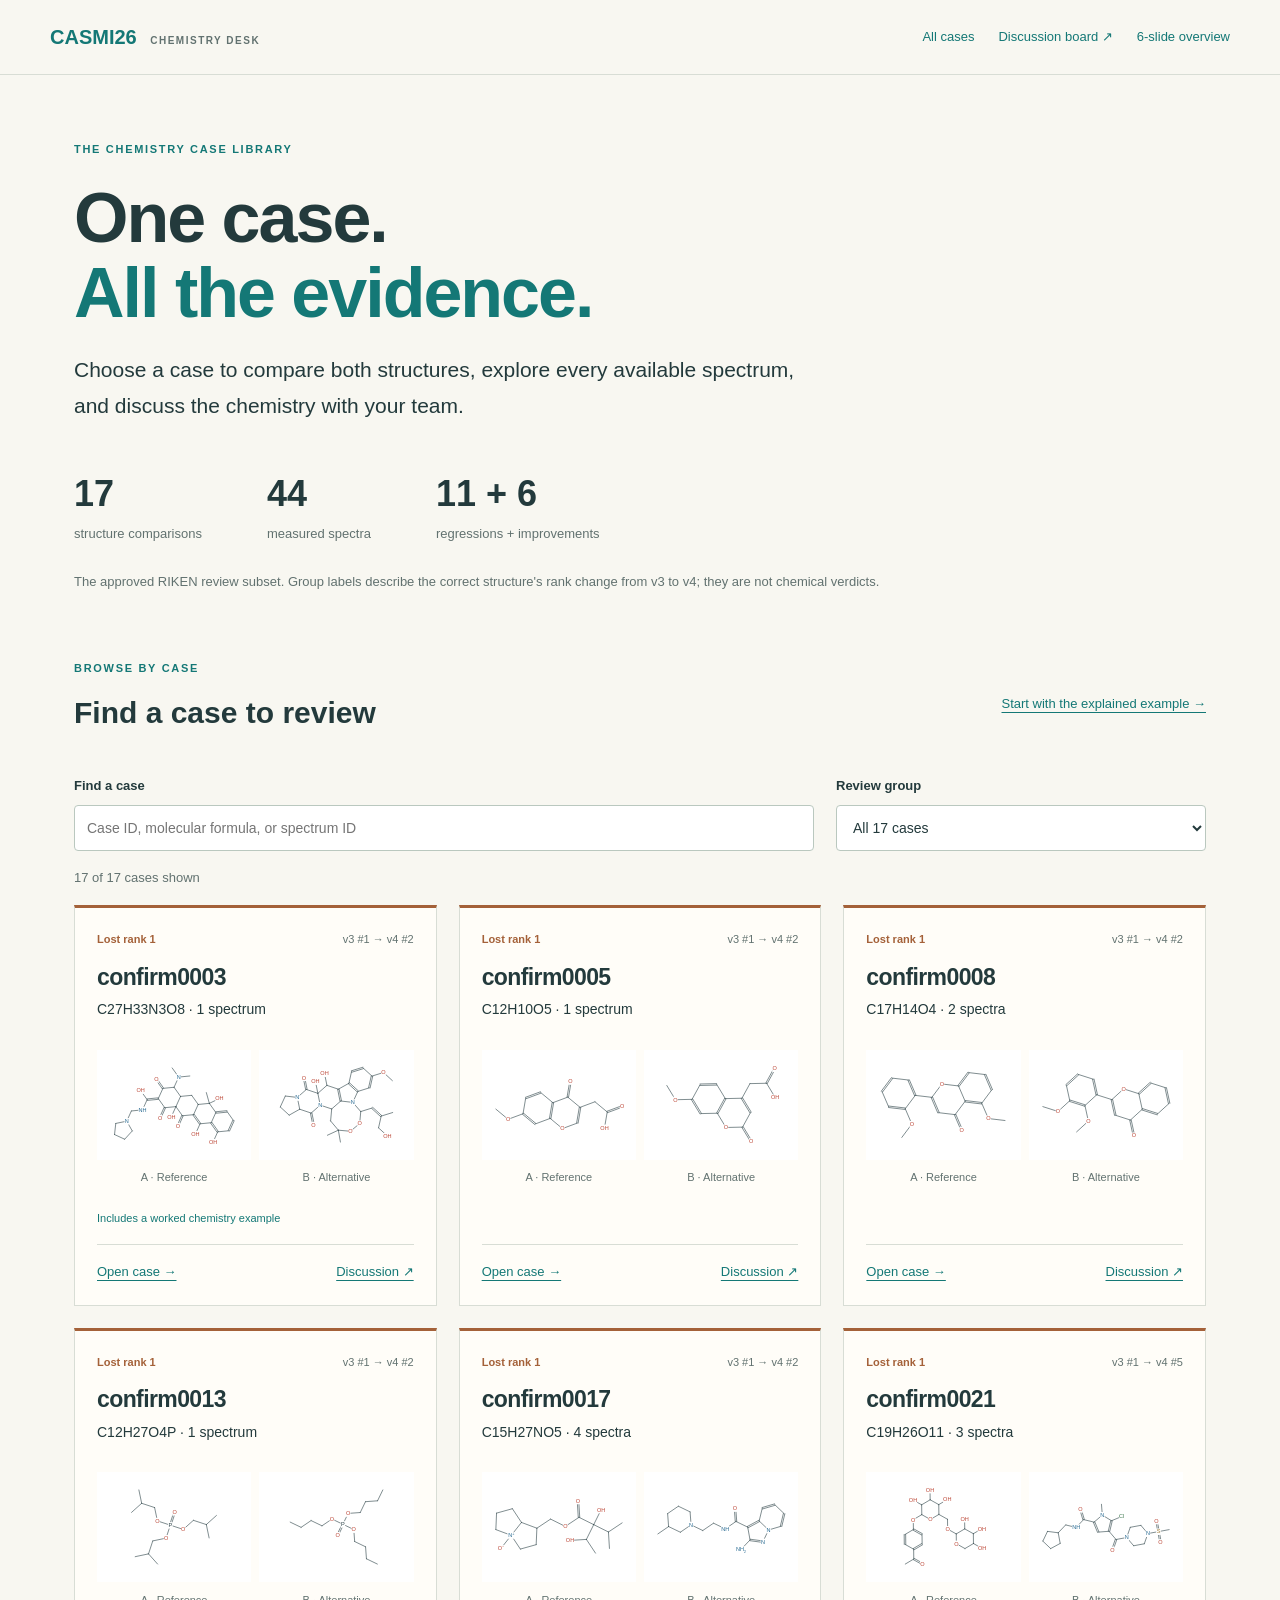
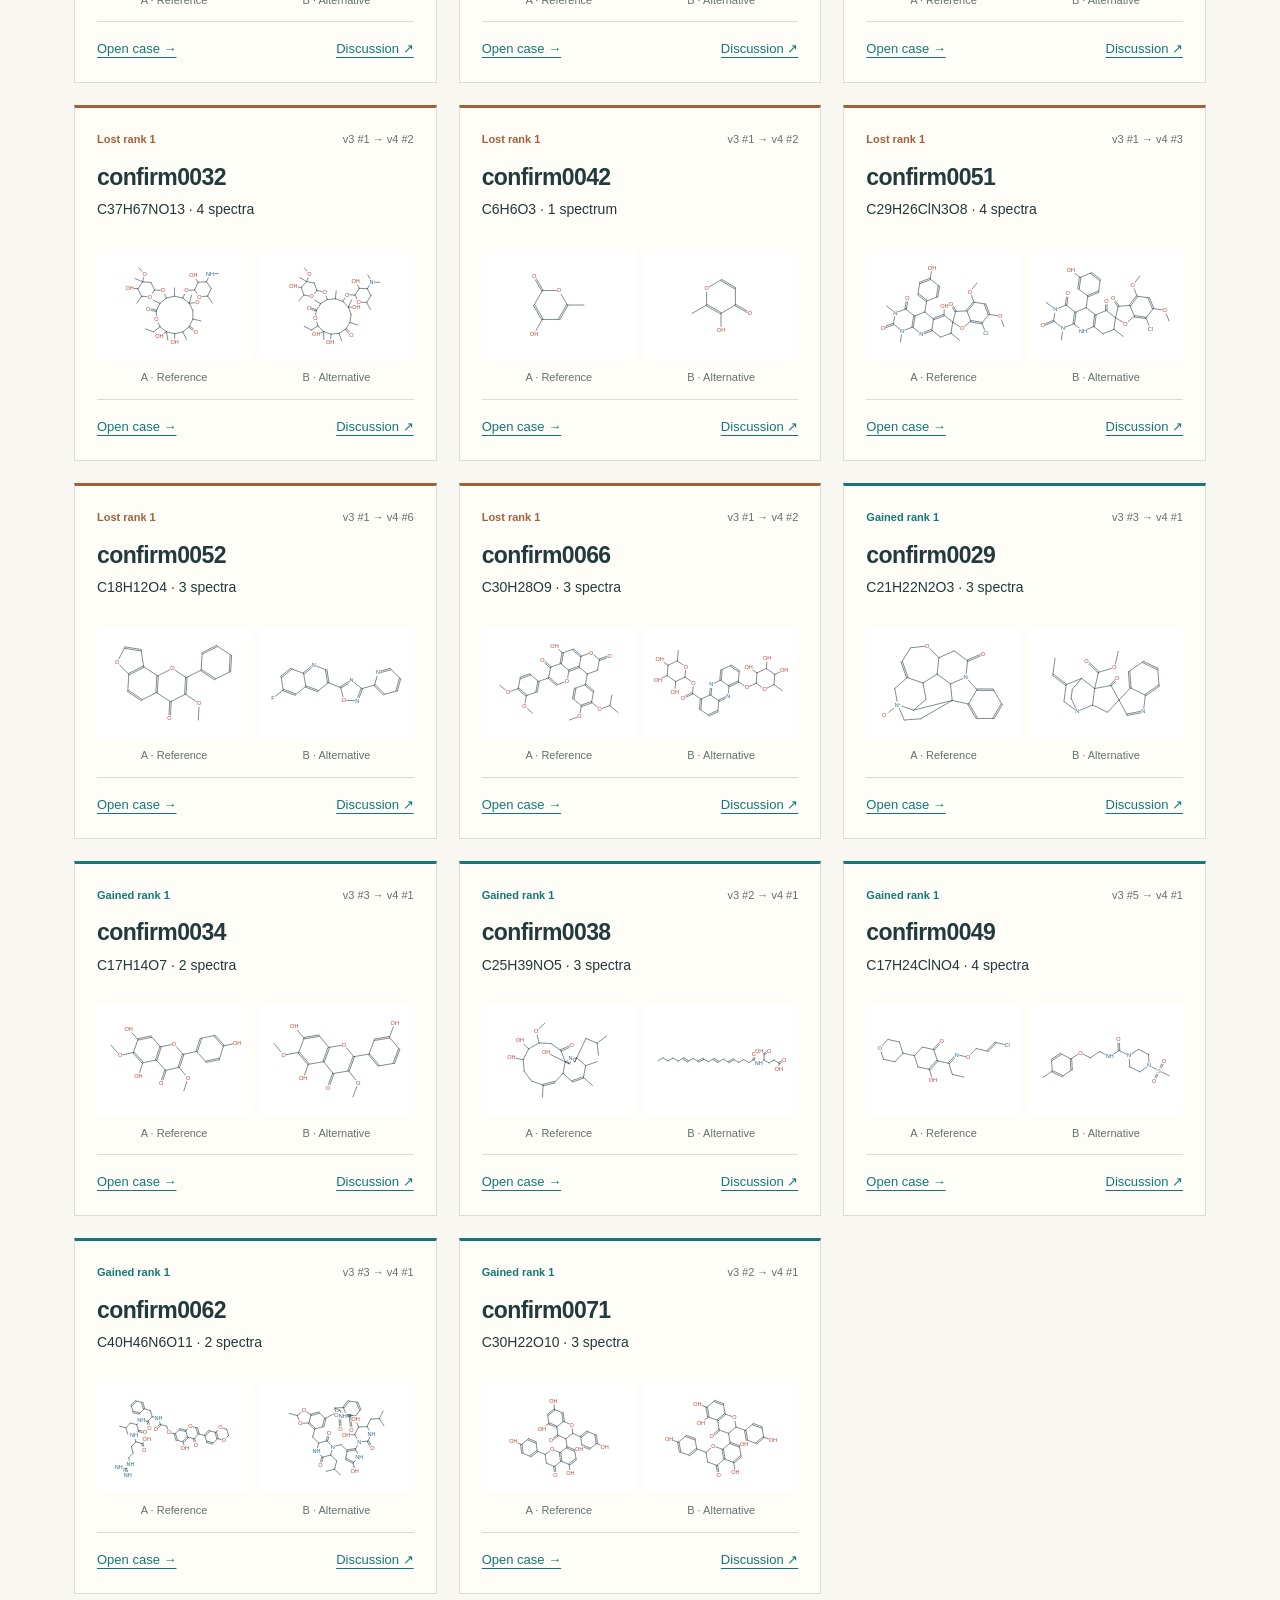
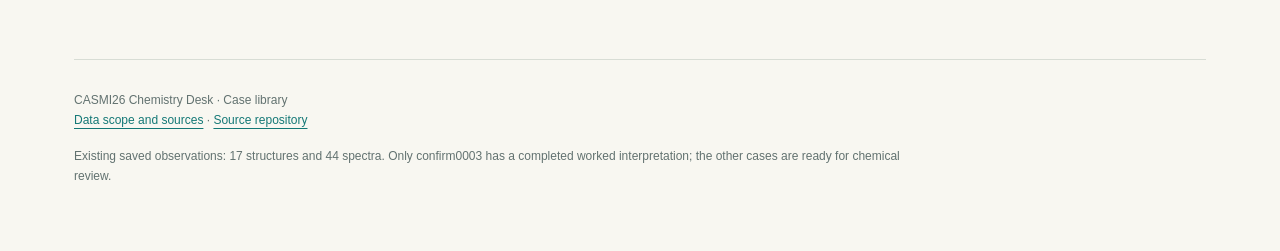
==== cases.html @ feb1877d "Organize all 17 chemistry cases with structures, spectra, and case-specific discussions" ====
<!doctype html>
<html lang="en"><head><meta charset="utf-8"><meta name="viewport" content="width=device-width,initial-scale=1"><title>Case library · CASMI26 Chemistry Desk</title><meta name="description" content="Browse all 17 CASMI26 chemistry review cases, compare structures and 44 measured spectra, and join each case discussion."><link rel="stylesheet" href="cases.css"><script defer src="cases.js"></script></head>
<body><header><a class="brand" href="cases.html">CASMI26 <span>CHEMISTRY DESK</span></a><nav aria-label="Main navigation"><a href="cases.html#library">All cases</a><a href="https://casmi26-chemistry-desk.jinseobae.chatgpt.site/#questions">Discussion board ↗</a><a href="presentation.html">6-slide overview</a></nav></header>
<main><section class="hero"><p class="eyebrow">THE CHEMISTRY CASE LIBRARY</p><h1>One case.<br><em>All the evidence.</em></h1><p class="lead">Choose a case to compare both structures, explore every available spectrum, and discuss the chemistry with your team.</p><div class="totals" aria-label="Available data"><div><strong>17</strong><span>structure comparisons</span></div><div><strong>44</strong><span>measured spectra</span></div><div><strong>11 + 6</strong><span>regressions + improvements</span></div></div><p class="small">The approved RIKEN review subset. Group labels describe the correct structure's rank change from v3 to v4; they are not chemical verdicts.</p></section>
<p id="loadError" role="alert" hidden></p>
<section id="library" aria-labelledby="libraryTitle"><div class="section-heading"><div><p class="eyebrow">BROWSE BY CASE</p><h2 id="libraryTitle">Find a case to review</h2></div><a href="guide.html#worked-example">Start with the explained example →</a></div><div class="filter-row"><label>Find a case<input id="caseSearch" type="search" placeholder="Case ID, molecular formula, or spectrum ID"></label><label>Review group<select id="groupFilter"><option value="all">All 17 cases</option><option value="loss">Lost rank 1 · 11 cases</option><option value="gain">Gained rank 1 · 6 cases</option></select></label></div><p id="resultCount" class="small" role="status">Loading cases…</p><div id="caseGrid" class="case-grid"></div><p id="noCases" class="empty" hidden>No cases match. Try a case ID or choose All 17 cases.</p></section>
<section id="case-detail" hidden aria-labelledby="caseTitle"><div class="case-nav"><a href="cases.html#library">← All cases</a><label>Go to case<select id="caseJump"></select></label><div><a id="previousCase">← Previous</a><a id="nextCase">Next →</a></div></div><div class="case-heading"><div><p id="groupLabel" class="eyebrow"></p><h2 id="caseTitle" tabindex="-1"></h2><p id="caseSummary"></p></div><div class="rank-context"><span>Correct structure · v3 → v4</span><strong id="rankChange"></strong></div></div><nav class="case-tabs" aria-label="Case sections"><a href="#structures">Structures</a><a href="#spectra">Spectra</a><a href="#review">Chemistry questions</a><a id="caseDiscussion">Case discussion ↗</a></nav>
<div id="structures" class="detail-block"><p class="eyebrow">01 / COMPARE THE STRUCTURES</p><h3>Same ingredients, different connections?</h3><p id="formulaSummary"></p><div id="structurePair" class="structure-pair"></div><p class="small">A is the recorded reference structure. B is the competing structure in this comparison. Drawings and descriptors come from the saved RDKit analysis; this evaluation does not establish stereochemistry.</p></div>
<div id="spectra" class="detail-block"><div class="section-heading"><div><p class="eyebrow">02 / READ THE MEASUREMENT</p><h3>Every available spectrum</h3></div><label>Measured spectrum<select id="spectrumSelect"></select></label></div><div id="spectrumMeta" class="meta-chips"></div><div id="spectrumChart" class="spectrum-chart"></div><p class="small">Peak positions and intensities are observations. A peak does not directly identify a fragment structure. The largest signal in each spectrum is scaled to 100.</p><div class="table-scroll"><table><caption>Ten strongest peaks in the selected spectrum</caption><thead><tr><th scope="col">m/z</th><th scope="col">Relative intensity</th><th scope="col">Precursor − peak (Da)</th></tr></thead><tbody id="peakRows"></tbody></table></div><p class="small">A difference may suggest a neutral loss when both ions have charge +1. It does not identify the lost composition or prove a fragmentation pathway. Values retain the precision in the supplied data.</p></div>
<div id="review" class="detail-block review-block"><p class="eyebrow">03 / QUESTIONS FOR A CHEMIST</p><h3>What would distinguish A from B?</h3><p id="reviewScope"></p><ol id="reviewQuestions"></ol><p class="small">Please give the chemical reasoning, plausible alternatives, and confidence. A sketch or literature reference is welcome. These are review prompts, not confirmed fragment assignments.</p><div id="workedExampleLink" hidden><a href="guide.html?case=confirm0003#worked-example">Read the worked chemistry example →</a></div><div class="actions"><a id="askCase" class="primary">Ask about this case ↗</a><a id="readCase" class="secondary">Read this case's discussions ↗</a><a id="notesCase">Open private case notes →</a></div><p class="small">The discussion board is shared. Guide notes stay in your browser until you export them.</p></div>
</section><footer>CASMI26 Chemistry Desk · Case library<br><a href="guide.html#sources">Data scope and sources</a> · <a href="https://github.com/ys06146/casmi26-chemistry-board">Source repository</a><p>Existing saved observations: 17 structures and 44 spectra. Only confirm0003 has a completed worked interpretation; the other cases are ready for chemical review.</p></footer></main></body></html>
---- cases.css ----
:root{--paper:#f8f7f1;--ink:#233a3c;--teal:#147876;--muted:#627270;--line:#d8ddd5;--soft:#e5efea;--warm:#a46139}*{box-sizing:border-box}[hidden]{display:none!important}html{scroll-behavior:smooth;scroll-padding-top:115px}body{margin:0;background:var(--paper);color:var(--ink);font:16px/1.7 Arial,Helvetica,sans-serif}a{color:var(--teal);text-underline-offset:4px}header{position:sticky;top:0;z-index:10;background:rgba(248,247,241,.98);border-bottom:1px solid var(--line);display:flex;justify-content:space-between;align-items:center;gap:24px;padding:20px max(24px,calc((100vw - 1180px)/2))}.brand{font-weight:900;text-decoration:none;font-size:20px;white-space:nowrap}.brand span{font-size:10px;letter-spacing:1.5px;color:var(--muted);margin-left:8px}nav{display:flex;gap:24px;flex-wrap:wrap}header nav{font-size:13px}header nav a{text-decoration:none}main{max-width:1180px;margin:auto;padding:0 24px}section{margin:65px 0}.eyebrow{font-size:11px;font-weight:700;letter-spacing:1.7px;color:var(--teal)}h1{font-size:clamp(40px,5.5vw,70px);letter-spacing:-2px;line-height:1.07;margin:22px 0}h1 em{font-style:normal;color:var(--teal)}.hero{max-width:960px}.lead{font-size:21px;max-width:760px}.totals{display:flex;gap:65px;padding:25px 0;margin-top:20px}.totals strong{display:block;font-size:36px;line-height:1.4}.totals span{font-size:13px;color:var(--muted)}h2{font-size:30px;line-height:1.3;margin:8px 0 18px}h3{font-size:24px;line-height:1.4;margin:8px 0 14px}p{margin:0 0 16px}.small{color:var(--muted);font-size:13px;max-width:960px}.section-heading{display:flex;align-items:center;justify-content:space-between;gap:25px}.section-heading>a{font-size:13px}.filter-row{display:grid;grid-template-columns:2fr 1fr;gap:22px;margin:25px 0 16px}label{display:grid;gap:8px;font-size:13px;font-weight:700}input,select{width:100%;min-width:0;padding:12px;border:1px solid #bac8bf;background:white;border-radius:4px;color:var(--ink);font:14px Arial,sans-serif;min-height:46px}a:focus-visible,button:focus-visible,input:focus-visible,select:focus-visible{outline:3px solid #d1aa5f;outline-offset:4px}.case-grid{display:grid;grid-template-columns:repeat(3,minmax(0,1fr));gap:22px}.case-card{border:1px solid var(--line);border-top:3px solid var(--teal);background:#fffdf8;padding:22px;display:flex;flex-direction:column}.case-card.loss{border-top-color:var(--warm)}.card-meta{display:flex;justify-content:space-between;align-items:center;gap:8px;font-size:11px;color:var(--muted)}.group-tag{color:var(--teal);font-weight:bold}.loss .group-tag{color:var(--warm)}.case-card h3{font-size:23px;letter-spacing:-.6px;margin:12px 0 5px}.case-card h3 a{text-decoration:none;color:var(--ink)}.card-formula{font-size:14px}.card-drawings{display:grid;grid-template-columns:1fr 1fr;gap:8px;margin:12px 0}.card-drawings img{width:100%;height:110px;object-fit:contain;background:white}.card-drawings span{display:block;font-size:11px;color:var(--muted);text-align:center}.card-bottom{display:flex;gap:16px;justify-content:space-between;align-items:center;margin-top:auto;padding-top:16px;font-size:13px;border-top:1px solid var(--line)}.example-tag{font-size:11px;color:var(--teal);margin-top:10px}.empty{padding:30px;background:var(--soft)}.case-nav{display:flex;align-items:center;justify-content:space-between;gap:20px;border-top:2px solid var(--ink);padding-top:25px;margin-bottom:35px}.case-nav label{max-width:280px;flex:1}.case-nav>div{display:flex;gap:20px}.case-nav a{font-size:13px}.case-nav a[aria-disabled=true]{pointer-events:none;opacity:.4}.case-heading{display:flex;justify-content:space-between;align-items:center;gap:25px}.case-heading h2{font-size:44px;letter-spacing:-1px}.rank-context{text-align:right;flex-shrink:0}.rank-context span{display:block;color:var(--muted);font-size:12px}.rank-context strong{display:block;font-size:32px}.case-tabs{border-block:1px solid var(--line);padding:18px 0;font-size:14px;margin:22px 0 40px}.detail-block{margin:45px 0;scroll-margin-top:115px}.structure-pair{display:grid;grid-template-columns:1fr 1fr;gap:25px;margin:25px 0}.structure-card{padding:25px;border:1px solid var(--line);background:white;min-width:0}.structure-card h4{font-size:18px;margin:0 0 8px}.structure-card img{display:block;width:100%;height:320px;object-fit:contain}.structure-card dl{display:grid;grid-template-columns:auto 1fr;gap:5px 15px;font-size:13px}.structure-card dt{color:var(--muted)}.structure-card dd{margin:0;text-align:right}.structure-card summary{font-size:13px;cursor:pointer;color:var(--teal)}.structure-card code{display:block;margin-top:12px;overflow-wrap:anywhere;font-size:12px}.meta-chips{display:flex;gap:8px;flex-wrap:wrap;margin:20px 0}.meta-chips span{background:var(--soft);padding:5px 10px;font-size:12px}.spectrum-chart{background:white;border:1px solid var(--line);padding:18px}.spectrum-chart svg{display:block;width:100%;height:auto}.table-scroll{overflow:auto}table{border-collapse:collapse;width:100%;font-size:14px;font-variant-numeric:tabular-nums}caption{text-align:left;font-size:14px;font-weight:700;padding:18px 0 10px}th,td{text-align:left;padding:10px 14px;border-bottom:1px solid var(--line)}th{background:var(--soft);font-size:12px}#spectra>.small{margin-top:14px}.review-block{background:#eaf0e9;border-left:4px solid var(--teal);padding:30px}.review-block li{padding:8px 0 12px;max-width:920px}.review-block li::marker{color:var(--teal);font-weight:bold}.actions{display:flex;align-items:center;gap:15px;flex-wrap:wrap;margin:25px 0 15px}.primary,.secondary{display:inline-block;text-decoration:none;border:1px solid var(--teal);border-radius:4px;padding:11px 15px;font-size:14px}.primary{background:var(--teal);color:white}.secondary{background:white}.actions>a:not(.primary):not(.secondary){font-size:13px}#loadError{border-left:3px solid #a23d33;padding:20px;background:#faebe4}footer{border-top:1px solid var(--line);padding:30px 0 50px;font-size:12px;color:var(--muted)}footer p{margin:15px 0;max-width:850px}@media(max-width:950px){.case-grid{grid-template-columns:repeat(2,minmax(0,1fr))}header{align-items:flex-start}.brand span{display:block;margin:0}header nav{gap:10px 18px}}@media(max-width:650px){html{scroll-padding-top:140px}header{padding:14px 18px;display:block}header nav{margin-top:12px;font-size:12px}.brand span{display:inline;margin-left:8px}main{padding:0 18px}section{margin:42px 0}.lead{font-size:18px}.totals{gap:25px;justify-content:space-between}.totals strong{font-size:29px}.totals span{font-size:11px}.case-grid,.structure-pair,.filter-row{grid-template-columns:1fr}.section-heading,.case-heading{display:block}.section-heading label{margin-top:18px}.case-nav{flex-wrap:wrap}.case-nav label{max-width:none;flex-basis:50%}.case-heading h2{font-size:36px}.rank-context{text-align:left;margin:20px 0}.rank-context strong{font-size:25px}.case-tabs{gap:10px 20px}.structure-card{padding:18px}.structure-card img{height:260px}.card-drawings img{height:135px}.review-block{padding:22px 18px}.review-block ol{padding-left:22px}.detail-block{scroll-margin-top:145px}h2{font-size:27px}h3{font-size:22px}th,td{padding:9px;font-size:12px}.spectrum-chart{padding:8px}.actions{align-items:stretch;flex-direction:column}.primary,.secondary{text-align:center}}@media(prefers-reduced-motion:reduce){html{scroll-behavior:auto}}
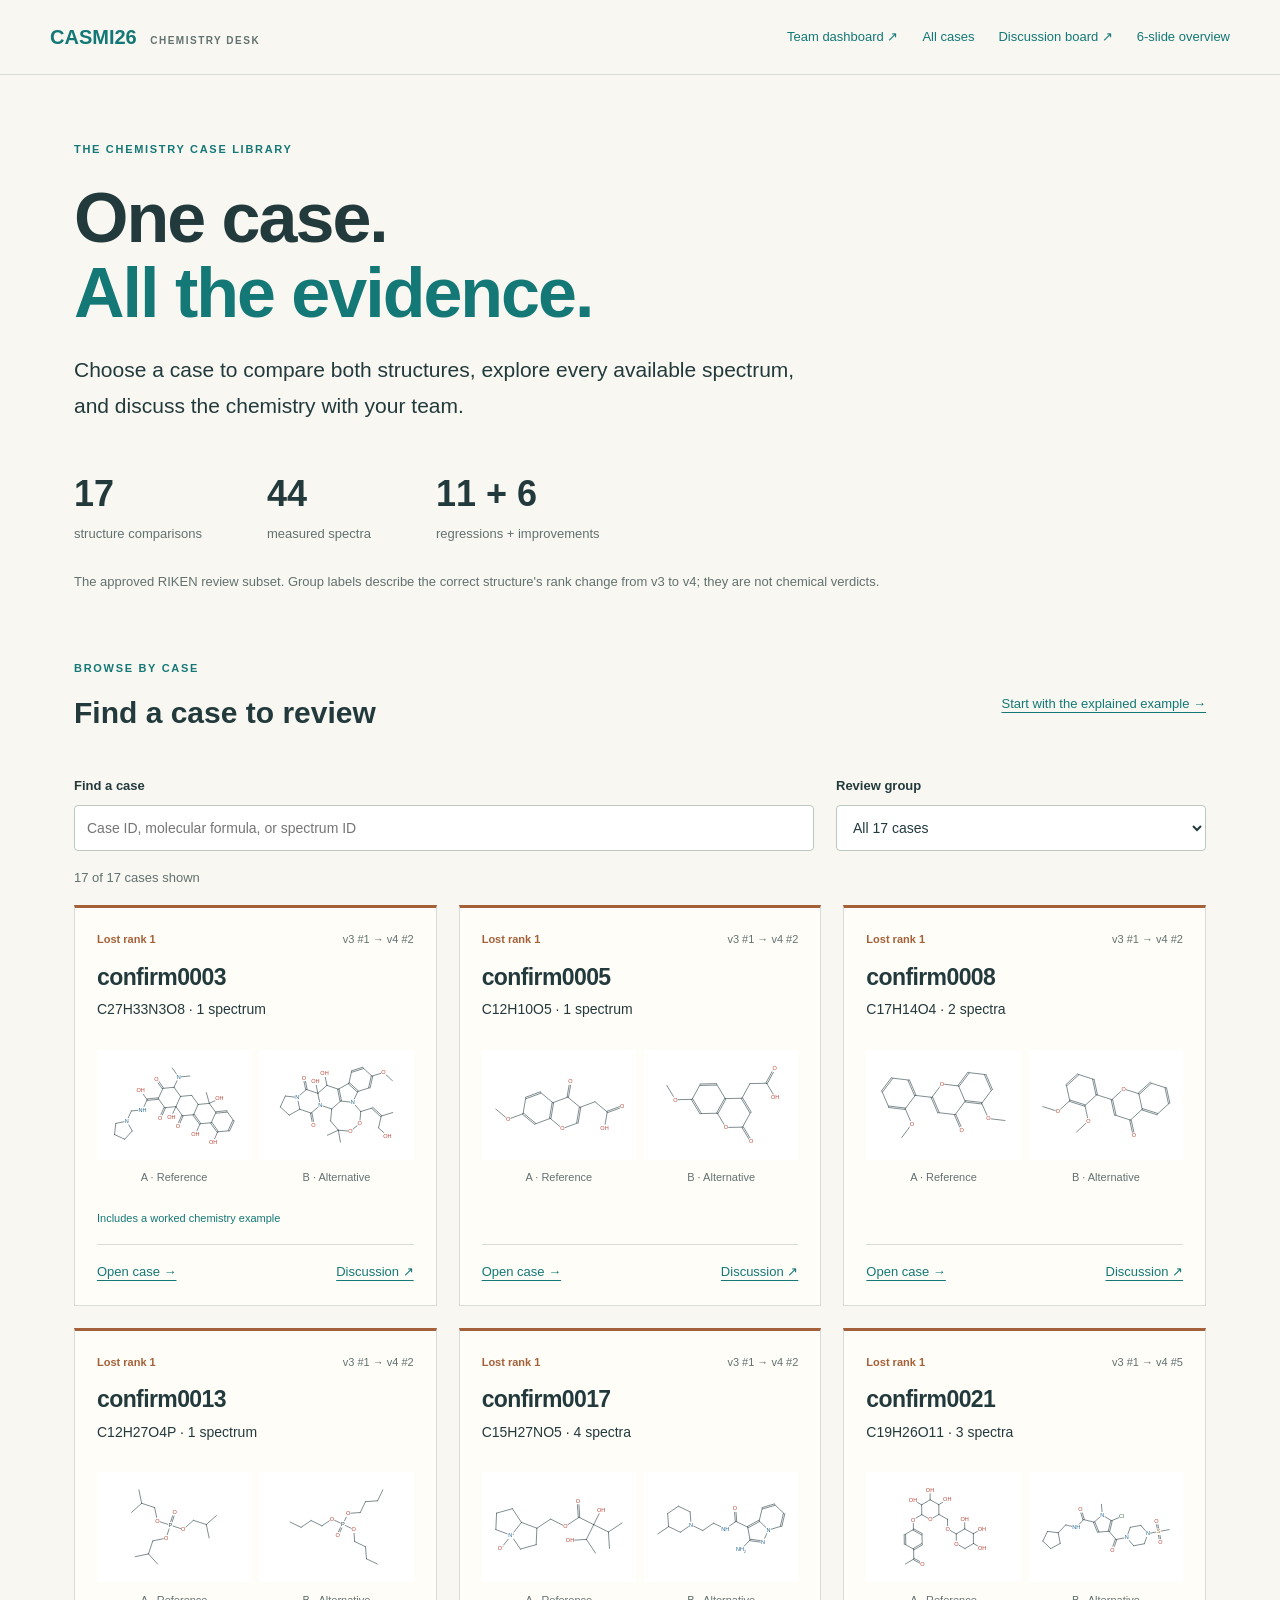
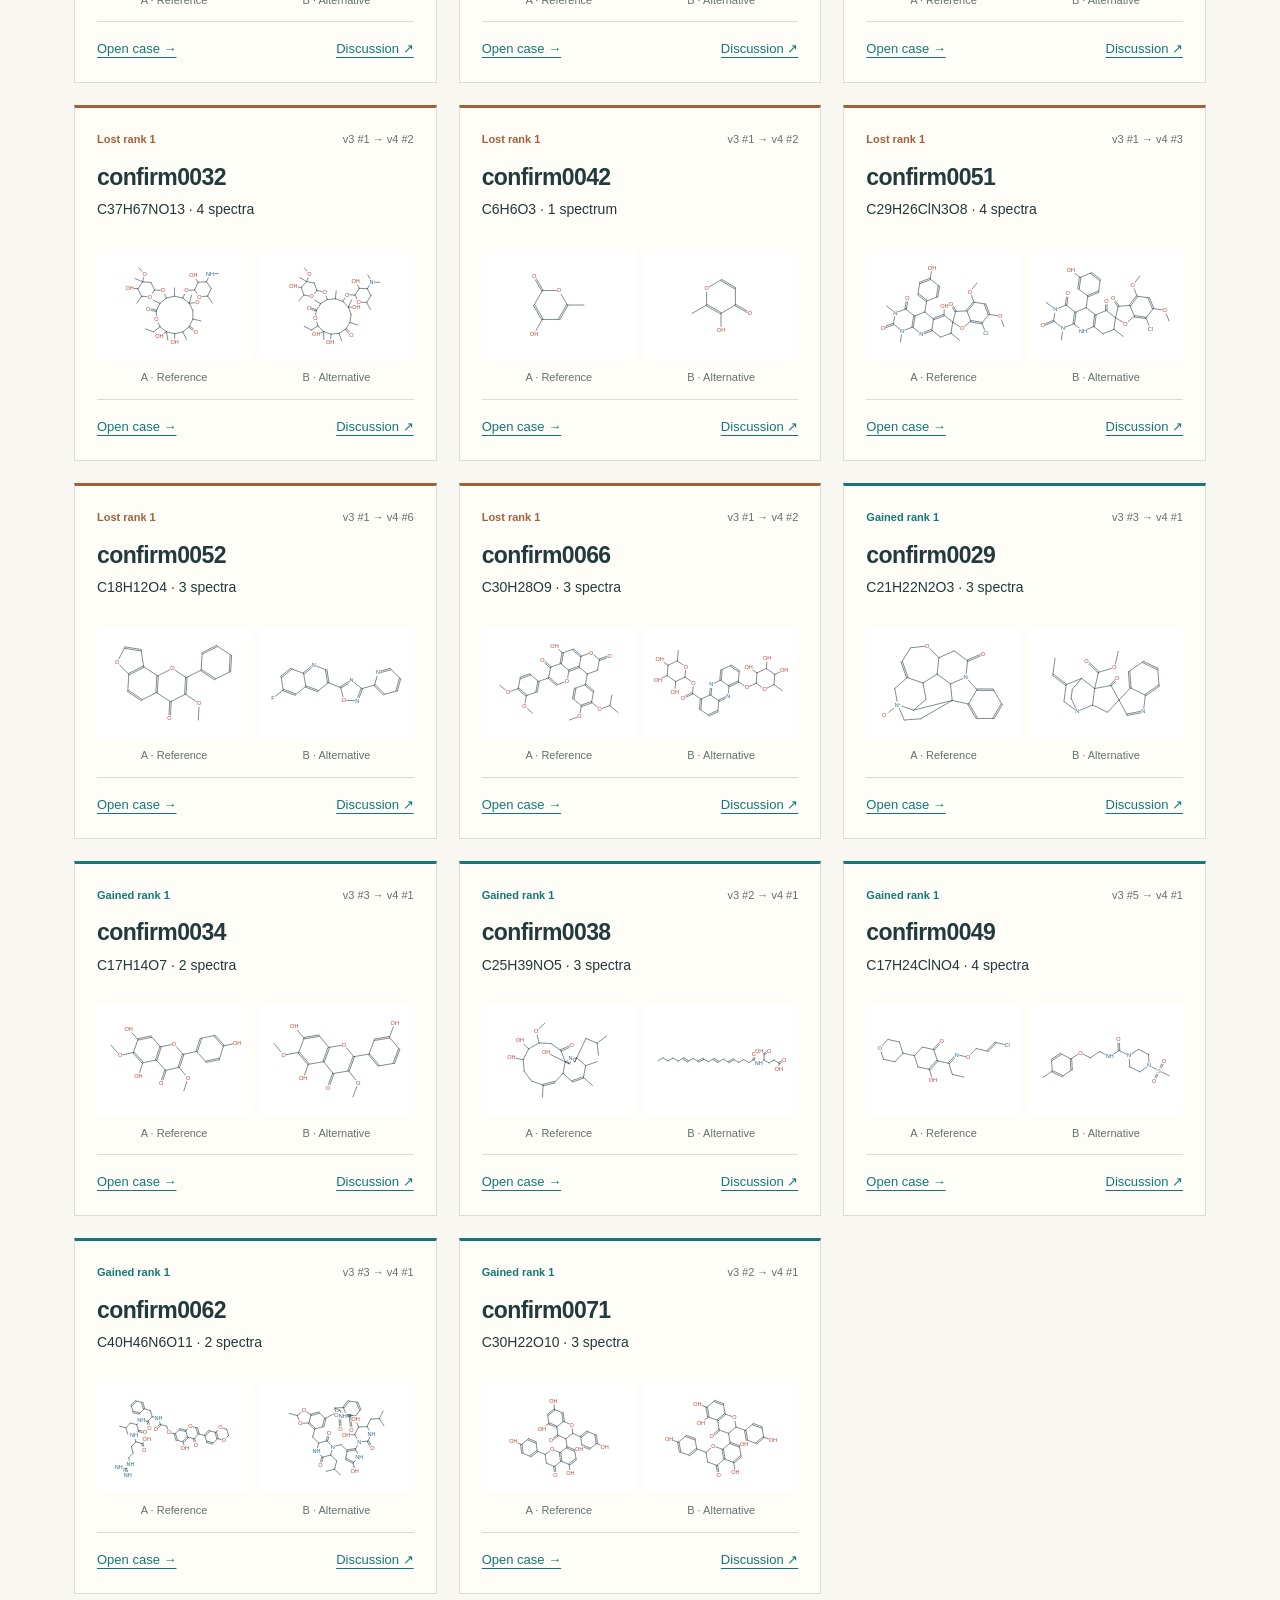
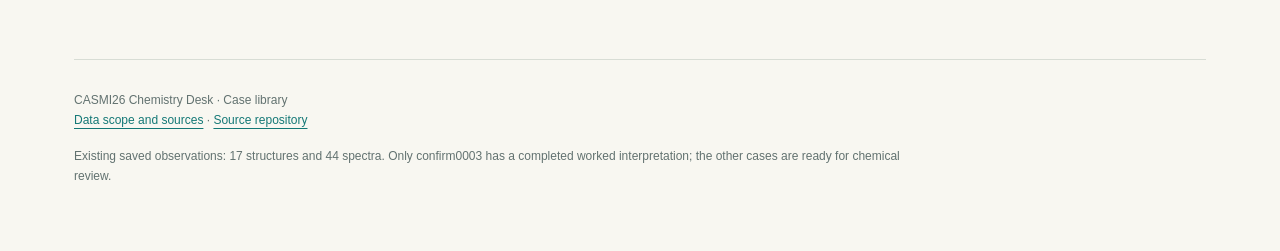
==== commit 77d557d9: "Add English team dashboard with shared assignments, progress and experiment records" ====
--- a/cases.html
+++ b/cases.html
@@ -1,6 +1,6 @@
 <!doctype html>
 <html lang="en"><head><meta charset="utf-8"><meta name="viewport" content="width=device-width,initial-scale=1"><title>Case library · CASMI26 Chemistry Desk</title><meta name="description" content="Browse all 17 CASMI26 chemistry review cases, compare structures and 44 measured spectra, and join each case discussion."><link rel="stylesheet" href="cases.css"><script defer src="cases.js"></script></head>
-<body><header><a class="brand" href="cases.html">CASMI26 <span>CHEMISTRY DESK</span></a><nav aria-label="Main navigation"><a href="cases.html#library">All cases</a><a href="https://casmi26-chemistry-desk.jinseobae.chatgpt.site/#questions">Discussion board ↗</a><a href="presentation.html">6-slide overview</a></nav></header>
+<body><header><a class="brand" href="cases.html">CASMI26 <span>CHEMISTRY DESK</span></a><nav aria-label="Main navigation"><a href="https://casmi26-chemistry-desk.jinseobae.chatgpt.site/">Team dashboard ↗</a><a href="cases.html#library">All cases</a><a href="https://casmi26-chemistry-desk.jinseobae.chatgpt.site/discussion#questions">Discussion board ↗</a><a href="presentation.html">6-slide overview</a></nav></header>
 <main><section class="hero"><p class="eyebrow">THE CHEMISTRY CASE LIBRARY</p><h1>One case.<br><em>All the evidence.</em></h1><p class="lead">Choose a case to compare both structures, explore every available spectrum, and discuss the chemistry with your team.</p><div class="totals" aria-label="Available data"><div><strong>17</strong><span>structure comparisons</span></div><div><strong>44</strong><span>measured spectra</span></div><div><strong>11 + 6</strong><span>regressions + improvements</span></div></div><p class="small">The approved RIKEN review subset. Group labels describe the correct structure's rank change from v3 to v4; they are not chemical verdicts.</p></section>
 <p id="loadError" role="alert" hidden></p>
 <section id="library" aria-labelledby="libraryTitle"><div class="section-heading"><div><p class="eyebrow">BROWSE BY CASE</p><h2 id="libraryTitle">Find a case to review</h2></div><a href="guide.html#worked-example">Start with the explained example →</a></div><div class="filter-row"><label>Find a case<input id="caseSearch" type="search" placeholder="Case ID, molecular formula, or spectrum ID"></label><label>Review group<select id="groupFilter"><option value="all">All 17 cases</option><option value="loss">Lost rank 1 · 11 cases</option><option value="gain">Gained rank 1 · 6 cases</option></select></label></div><p id="resultCount" class="small" role="status">Loading cases…</p><div id="caseGrid" class="case-grid"></div><p id="noCases" class="empty" hidden>No cases match. Try a case ID or choose All 17 cases.</p></section>
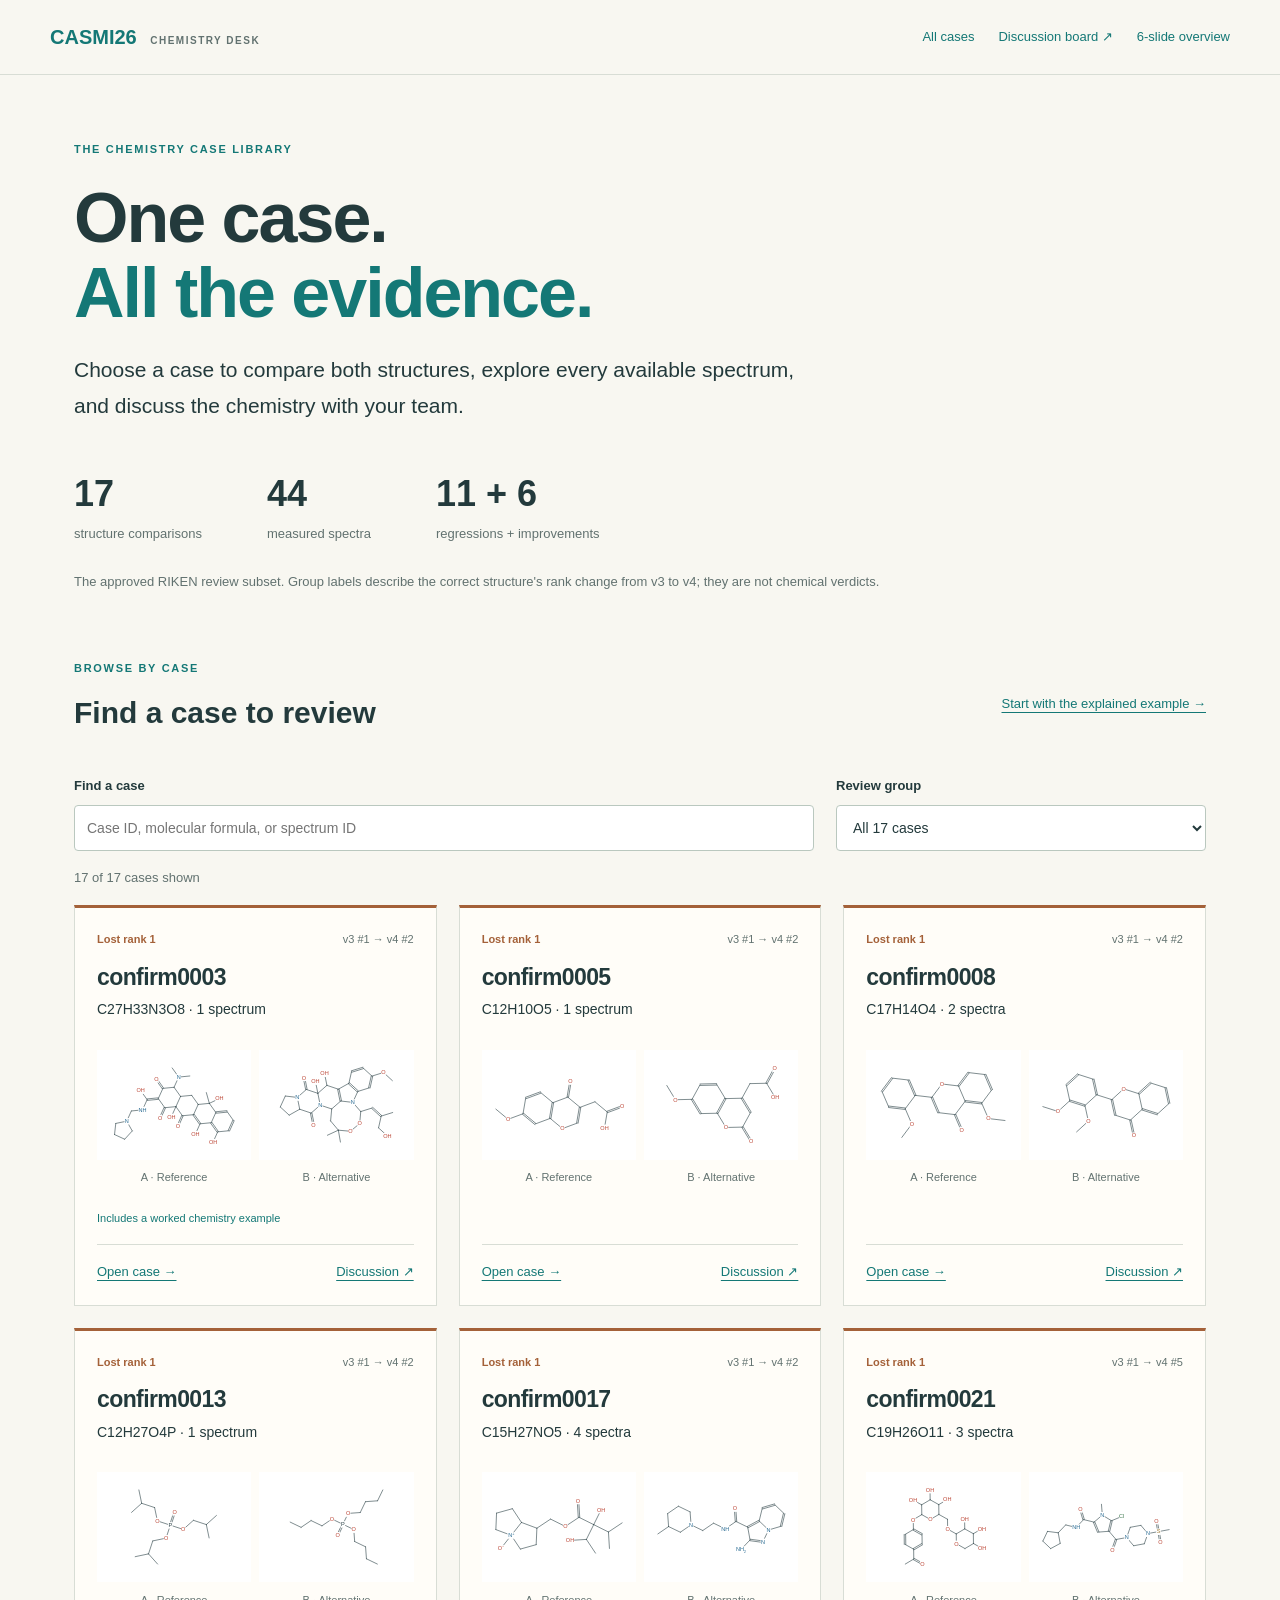
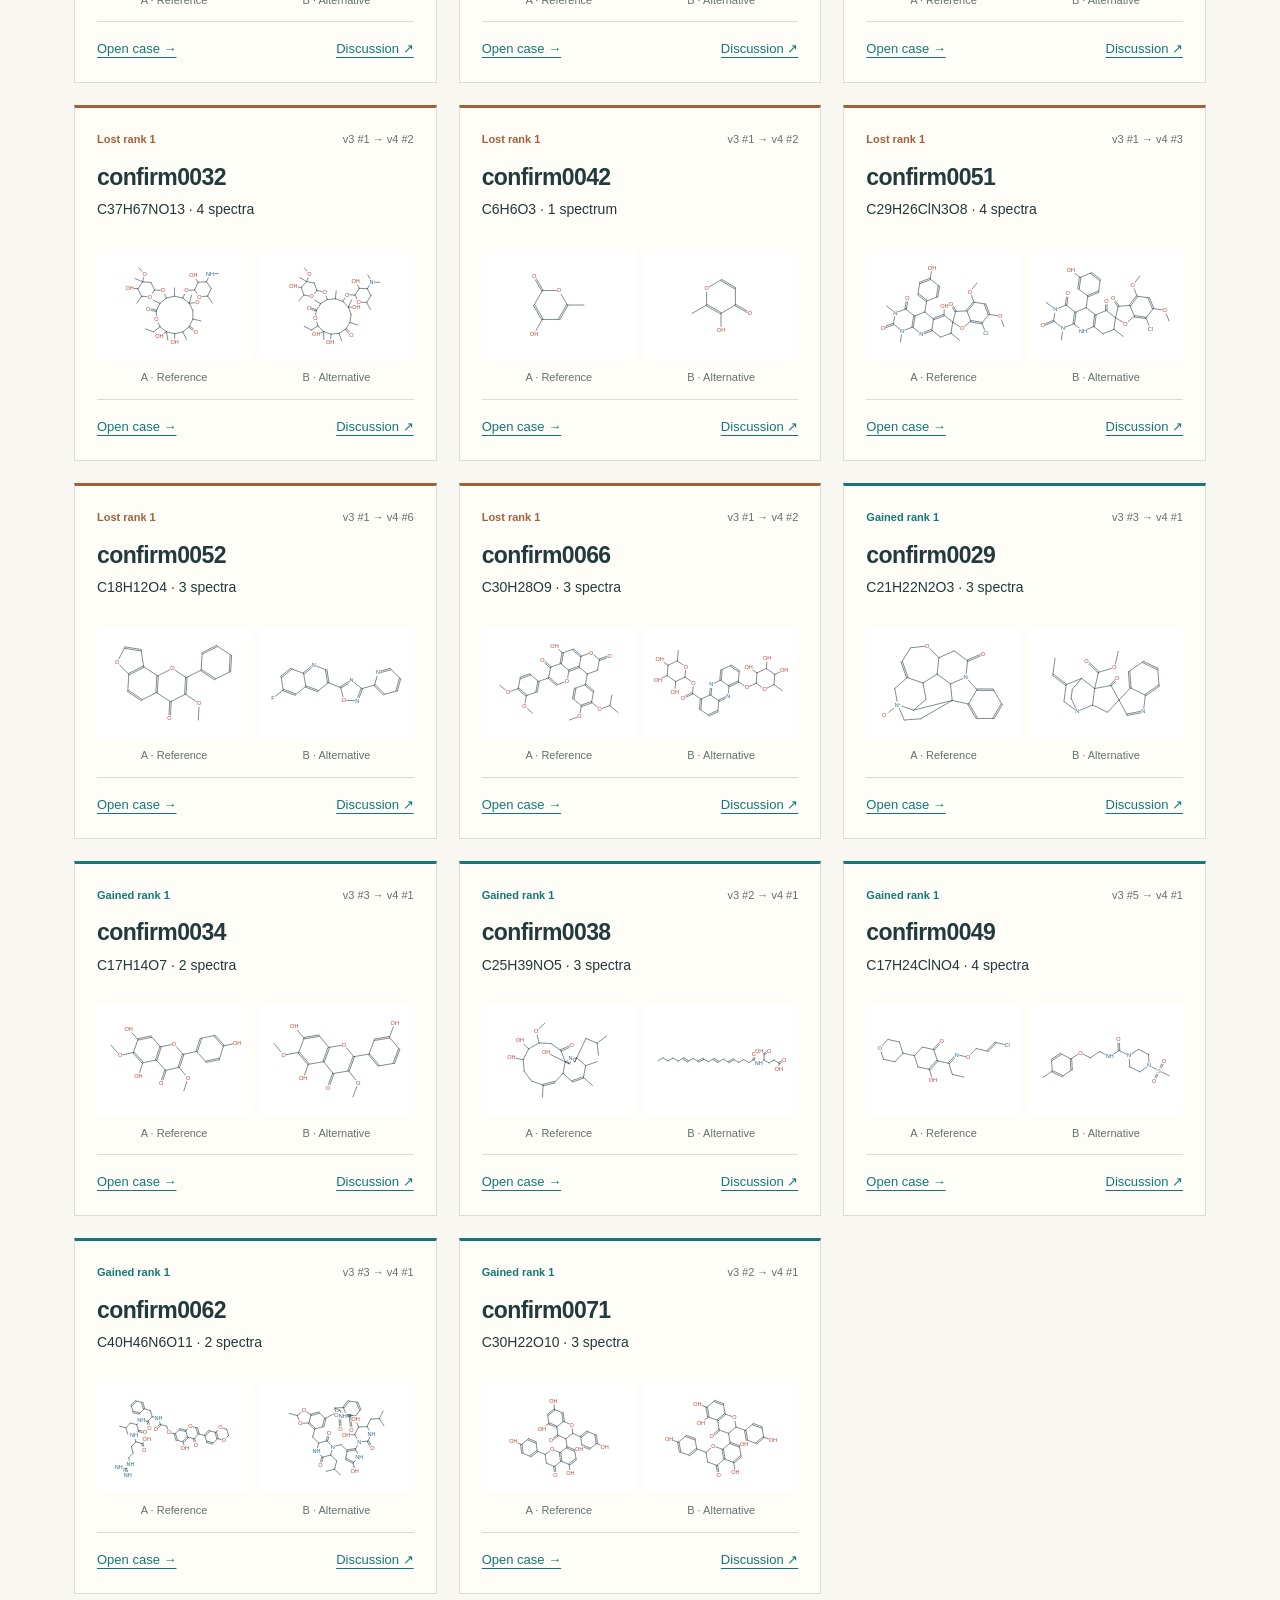
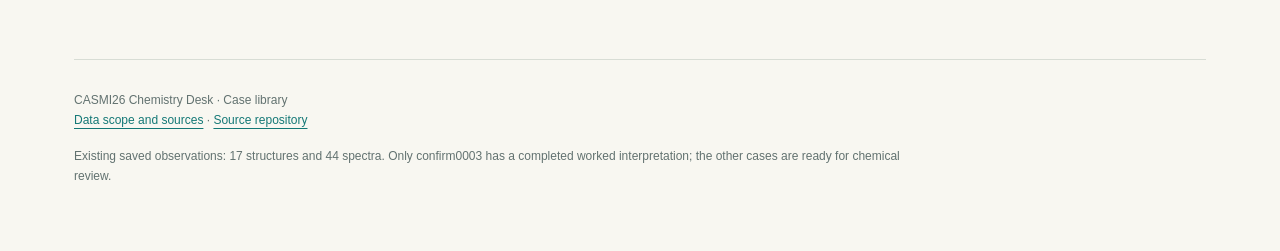
==== commit 1ac4dae6: "Restore the case library and chemistry discussion portal before the dashboard update" ====
--- a/cases.html
+++ b/cases.html
@@ -1,6 +1,6 @@
 <!doctype html>
 <html lang="en"><head><meta charset="utf-8"><meta name="viewport" content="width=device-width,initial-scale=1"><title>Case library · CASMI26 Chemistry Desk</title><meta name="description" content="Browse all 17 CASMI26 chemistry review cases, compare structures and 44 measured spectra, and join each case discussion."><link rel="stylesheet" href="cases.css"><script defer src="cases.js"></script></head>
-<body><header><a class="brand" href="cases.html">CASMI26 <span>CHEMISTRY DESK</span></a><nav aria-label="Main navigation"><a href="https://casmi26-chemistry-desk.jinseobae.chatgpt.site/">Team dashboard ↗</a><a href="cases.html#library">All cases</a><a href="https://casmi26-chemistry-desk.jinseobae.chatgpt.site/discussion#questions">Discussion board ↗</a><a href="presentation.html">6-slide overview</a></nav></header>
+<body><header><a class="brand" href="cases.html">CASMI26 <span>CHEMISTRY DESK</span></a><nav aria-label="Main navigation"><a href="cases.html#library">All cases</a><a href="https://casmi26-chemistry-desk.jinseobae.chatgpt.site/#questions">Discussion board ↗</a><a href="presentation.html">6-slide overview</a></nav></header>
 <main><section class="hero"><p class="eyebrow">THE CHEMISTRY CASE LIBRARY</p><h1>One case.<br><em>All the evidence.</em></h1><p class="lead">Choose a case to compare both structures, explore every available spectrum, and discuss the chemistry with your team.</p><div class="totals" aria-label="Available data"><div><strong>17</strong><span>structure comparisons</span></div><div><strong>44</strong><span>measured spectra</span></div><div><strong>11 + 6</strong><span>regressions + improvements</span></div></div><p class="small">The approved RIKEN review subset. Group labels describe the correct structure's rank change from v3 to v4; they are not chemical verdicts.</p></section>
 <p id="loadError" role="alert" hidden></p>
 <section id="library" aria-labelledby="libraryTitle"><div class="section-heading"><div><p class="eyebrow">BROWSE BY CASE</p><h2 id="libraryTitle">Find a case to review</h2></div><a href="guide.html#worked-example">Start with the explained example →</a></div><div class="filter-row"><label>Find a case<input id="caseSearch" type="search" placeholder="Case ID, molecular formula, or spectrum ID"></label><label>Review group<select id="groupFilter"><option value="all">All 17 cases</option><option value="loss">Lost rank 1 · 11 cases</option><option value="gain">Gained rank 1 · 6 cases</option></select></label></div><p id="resultCount" class="small" role="status">Loading cases…</p><div id="caseGrid" class="case-grid"></div><p id="noCases" class="empty" hidden>No cases match. Try a case ID or choose All 17 cases.</p></section>
